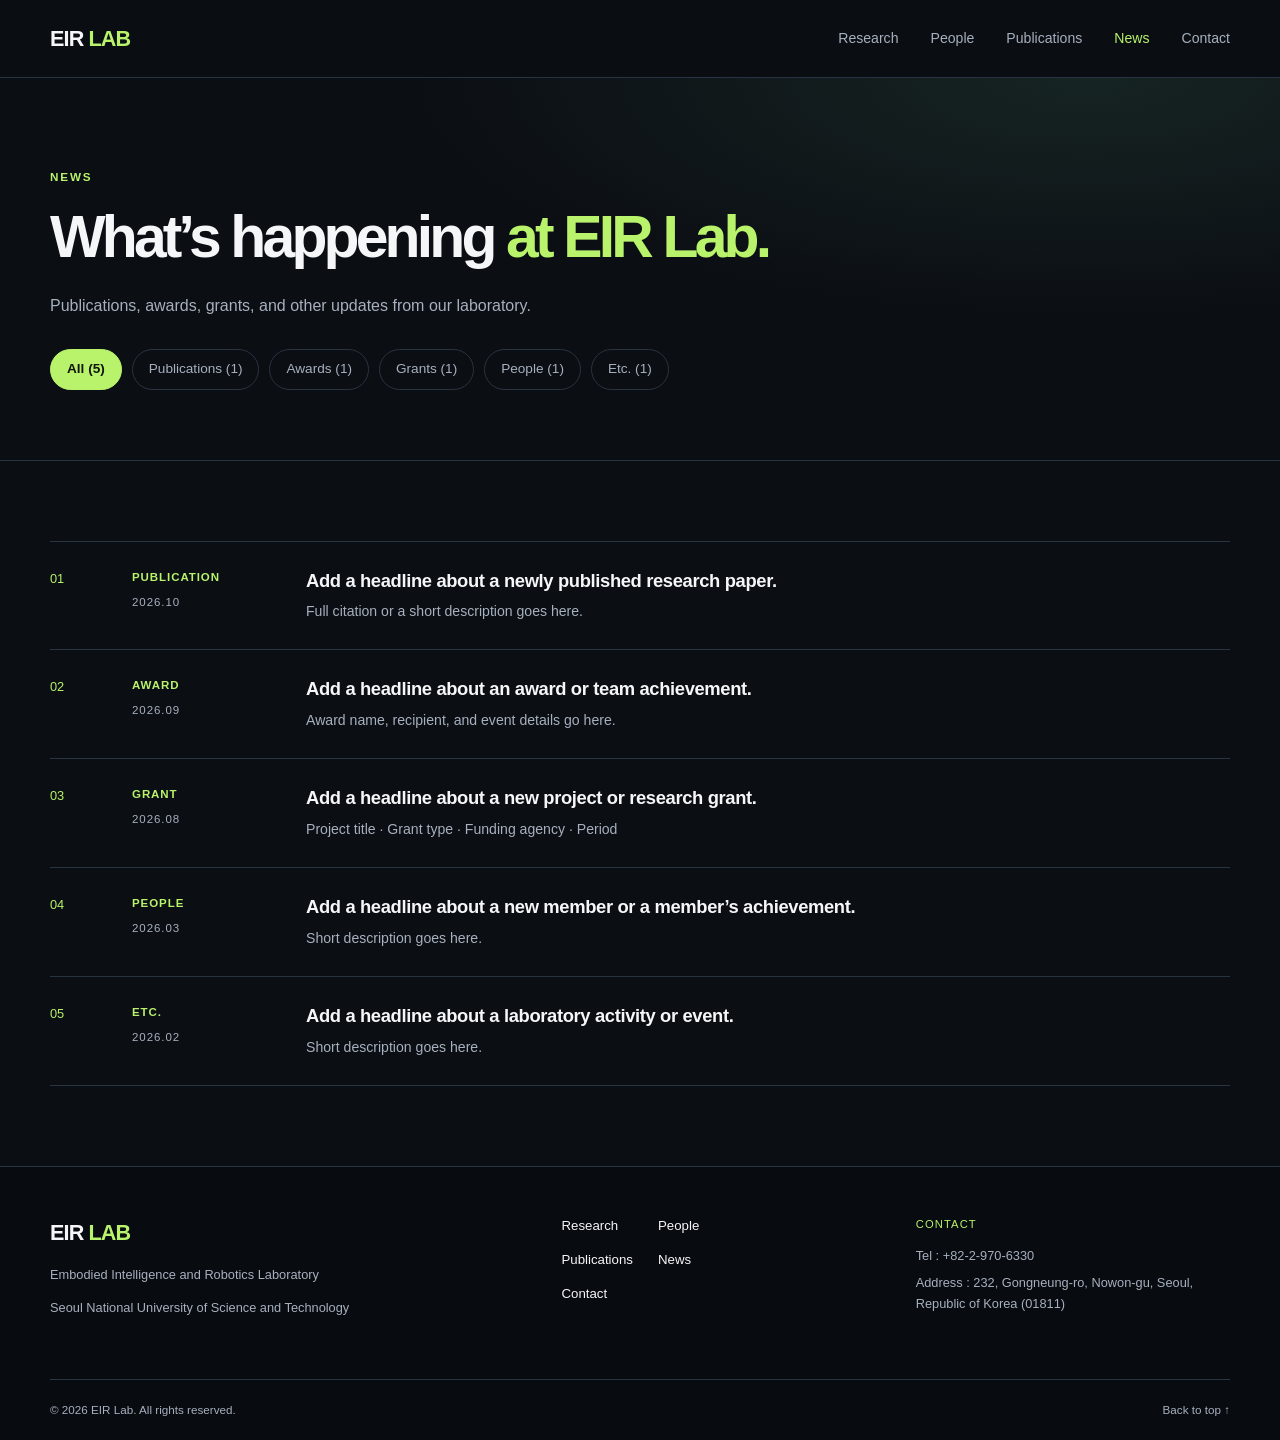
==== news.html @ 76faf052 "Redesign homepage layout2" ====
<!DOCTYPE html>
<html lang="en">
<head>
  <meta charset="UTF-8">
  <meta name="viewport" content="width=device-width, initial-scale=1.0">
  <meta name="description" content="Latest news, awards, grants, and activities from EIR Lab at SeoulTech.">
  <meta name="theme-color" content="#0b0e13">
  <title>News | EIR Lab</title>
  <link rel="stylesheet" href="style.css">
  <script src="script.js" defer></script>
</head>

<body>
  <header class="site-header">
    <a class="brand" href="index.html" aria-label="EIR Lab Home">EIR<span>LAB</span></a>

    <button class="menu-toggle" type="button" aria-label="Open navigation menu" aria-expanded="false" aria-controls="main-navigation">
      <span></span>
      <span></span>
    </button>

    <nav class="navigation" id="main-navigation">
      <a href="research.html">Research</a>
      <a href="people.html">People</a>
      <a href="publications.html">Publications</a>
      <a href="news.html" aria-current="page">News</a>
      <a href="contact.html">Contact</a>
    </nav>
  </header>

  <main>
    <section class="page-hero">
      <div class="container">
        <p class="eyebrow">NEWS</p>
        <h1 class="one-line">What’s happening <span>at EIR Lab.</span></h1>
        <p>
          Publications, awards, grants, and other updates
          from our laboratory.
        </p>

        <div class="chip-filter news-filter" role="group" aria-label="Filter news by category">
          <button type="button" data-filter="all" aria-pressed="true">All <span class="filter-count"></span></button>
          <button type="button" data-filter="publication" aria-pressed="false">Publications <span class="filter-count"></span></button>
          <button type="button" data-filter="award" aria-pressed="false">Awards <span class="filter-count"></span></button>
          <button type="button" data-filter="grant" aria-pressed="false">Grants <span class="filter-count"></span></button>
          <button type="button" data-filter="people" aria-pressed="false">People <span class="filter-count"></span></button>
          <button type="button" data-filter="etc" aria-pressed="false">Etc. <span class="filter-count"></span></button>
        </div>
      </div>
    </section>

    <section class="sub-section container">
      <ol class="news-list">
        <li class="news-row" data-category="publication">
          <div class="news-row-index">01</div>
          <div class="news-row-meta"><span>PUBLICATION</span><time datetime="2026-10">2026.10</time></div>
          <div class="news-row-body">
            <h3>Add a headline about a newly published research paper.</h3>
            <p>Full citation or a short description goes here.</p>
          </div>
        </li>

        <li class="news-row" data-category="award">
          <div class="news-row-index">02</div>
          <div class="news-row-meta"><span>AWARD</span><time datetime="2026-09">2026.09</time></div>
          <div class="news-row-body">
            <h3>Add a headline about an award or team achievement.</h3>
            <p>Award name, recipient, and event details go here.</p>
          </div>
        </li>

        <li class="news-row" data-category="grant">
          <div class="news-row-index">03</div>
          <div class="news-row-meta"><span>GRANT</span><time datetime="2026-08">2026.08</time></div>
          <div class="news-row-body">
            <h3>Add a headline about a new project or research grant.</h3>
            <p>Project title · Grant type · Funding agency · Period</p>
          </div>
        </li>

        <li class="news-row" data-category="people">
          <div class="news-row-index">04</div>
          <div class="news-row-meta"><span>PEOPLE</span><time datetime="2026-03">2026.03</time></div>
          <div class="news-row-body">
            <h3>Add a headline about a new member or a member’s achievement.</h3>
            <p>Short description goes here.</p>
          </div>
        </li>

        <li class="news-row" data-category="etc">
          <div class="news-row-index">05</div>
          <div class="news-row-meta"><span>ETC.</span><time datetime="2026-02">2026.02</time></div>
          <div class="news-row-body">
            <h3>Add a headline about a laboratory activity or event.</h3>
            <p>Short description goes here.</p>
          </div>
        </li>
      </ol>
    </section>
  </main>

  <footer class="site-footer">
    <div class="container footer-main">
      <div class="footer-brand">
        <a class="brand" href="index.html">EIR<span>LAB</span></a>
        <p>Embodied Intelligence and Robotics Laboratory</p>
        <p>Seoul National University of Science and Technology</p>
      </div>

      <div class="footer-links">
        <a href="research.html">Research</a>
        <a href="people.html">People</a>
        <a href="publications.html">Publications</a>
        <a href="news.html">News</a>
        <a href="contact.html">Contact</a>
      </div>

      <div class="footer-contact">
        <p class="footer-label">CONTACT</p>
        <p>Tel : <a href="tel:+82-2-970-6330">+82-2-970-6330</a></p>
        <p>Address : 232, Gongneung-ro, Nowon-gu, Seoul, Republic of Korea (01811)</p>
      </div>
    </div>

    <div class="container footer-bottom">
      <span>© 2026 EIR Lab. All rights reserved.</span>
      <a href="#">Back to top ↑</a>
    </div>
  </footer>
</body>
</html>
---- style.css ----
/* ========================================
   1. Global styles
======================================== */

:root {
  --bg: #0b0e13;
  --bg-soft: #111720;
  --card: #151d27;
  --text: #f4f6f8;
  --muted: #a7b0be;
  --accent: #b8f36b;
  --border: #293442;
  --type-conference: #8fa5e6;
  --type-patent: #e0a96a;
  --award: #ff7a7a;
  --max-width: 1180px;
}

* {
  box-sizing: border-box;
}

html {
  scroll-behavior: smooth;
  scroll-padding-top: 90px;
}

body {
  margin: 0;
  background: var(--bg);
  color: var(--text);
  font-family: Arial, Helvetica, sans-serif;
  line-height: 1.65;
}

body,
button,
a {
  -webkit-tap-highlight-color: transparent;
}

a {
  color: inherit;
  text-decoration: none;
}

button {
  font: inherit;
}

button,
a {
  touch-action: manipulation;
}

[hidden] {
  display: none !important;
}

.container {
  width: min(var(--max-width), calc(100% - 48px));
  margin-inline: auto;
}

.eyebrow {
  margin: 0 0 20px;
  color: var(--accent);
  font-size: 0.73rem;
  font-weight: 700;
  letter-spacing: 0.16em;
  line-height: 1.6;
}

h1,
h2,
h3,
p {
  overflow-wrap: break-word;
}

h1,
h2,
h3 {
  margin-top: 0;
}

h2 {
  margin-bottom: 0;
  font-size: clamp(2.2rem, 4.5vw, 4rem);
  line-height: 1.1;
  letter-spacing: -0.055em;
}

.section {
  padding-block: 110px;
}

/* ========================================
   2. Header and navigation
======================================== */

.site-header {
  position: sticky;
  top: 0;
  z-index: 100;
  display: flex;
  align-items: center;
  justify-content: space-between;
  gap: 32px;
  padding: 0 max(24px, calc((100% - var(--max-width)) / 2));
  min-height: 78px;
  background: rgba(11, 14, 19, 0.94);
  border-bottom: 1px solid var(--border);
  backdrop-filter: blur(16px);
}

.brand {
  display: inline-flex;
  gap: 5px;
  align-items: center;
  white-space: nowrap;
  font-size: 1.35rem;
  font-weight: 900;
  letter-spacing: -0.04em;
}

.brand span {
  color: var(--accent);
}

.navigation {
  display: flex;
  align-items: center;
  gap: clamp(16px, 2.5vw, 32px);
}

.navigation a {
  color: var(--muted);
  font-size: 0.88rem;
  transition: color 0.2s;
}

.navigation a:hover,
.navigation a:focus-visible {
  color: var(--accent);
}

.menu-toggle {
  display: none;
}

/* ========================================
   3. Hero section
======================================== */

.hero {
  position: relative;
  display: flex;
  flex-direction: column;
  justify-content: center;
  min-height: min(760px, calc(100svh - 78px));
  overflow: hidden;
  isolation: isolate;
  border-bottom: 1px solid var(--border);
  background:
    radial-gradient(
      ellipse at 85% 40%,
      rgba(56, 100, 83, 0.28),
      transparent 38%
    ),
    linear-gradient(120deg, #0b0e13, #101922);
}

.hero-content {
  position: relative;
  z-index: 2;
  padding-top: 100px;
  padding-bottom: 130px;
}

.hero h1 {
  max-width: 1000px;
  margin: 0;
  font-size: clamp(3.2rem, 7.4vw, 7rem);
  font-weight: 750;
  line-height: 0.99;
  letter-spacing: -0.075em;
}

.hero h1 span {
  color: var(--accent);
}

.hero-description {
  max-width: 610px;
  margin: 30px 0 0;
  color: var(--muted);
  font-size: clamp(1rem, 1.5vw, 1.15rem);
}

.hero-actions {
  display: flex;
  flex-wrap: wrap;
  gap: 14px;
  margin-top: 34px;
}

.button {
  display: inline-flex;
  align-items: center;
  justify-content: center;
  gap: 12px;
  min-height: 48px;
  padding: 12px 19px;
  border: 1px solid transparent;
  border-radius: 3px;
  font-size: 0.87rem;
  font-weight: 700;
  transition:
    transform 0.2s,
    background 0.2s,
    border-color 0.2s;
}

.button:hover {
  transform: translateY(-2px);
}

.button-primary {
  color: #10160b;
  background: var(--accent);
}

.button-primary:hover {
  background: #cdfb91;
}

.button-outline {
  color: var(--text);
  background: transparent;
  border-color: #46515f;
}

.button-outline:hover {
  border-color: var(--accent);
}

.hero-bottom {
  position: absolute;
  z-index: 2;
  right: 0;
  bottom: 25px;
  left: 0;
  display: flex;
  justify-content: space-between;
  gap: 20px;
  color: var(--muted);
  font-size: 0.67rem;
  letter-spacing: 0.13em;
}

.hero-bottom a:hover {
  color: var(--accent);
}

/* Decorative hero artwork */

.hero-art {
  position: absolute;
  z-index: 1;
  top: 7%;
  right: -9%;
  width: min(58vw, 780px);
  aspect-ratio: 1;
  pointer-events: none;
  opacity: 0.8;
}

.hero-orbit {
  position: absolute;
  inset: 10%;
  border: 1px solid rgba(184, 243, 107, 0.16);
  border-radius: 50%;
  transform: rotate(-25deg) scaleY(0.58);
}

.orbit-two {
  inset: 19% 4%;
  border-color: rgba(118, 199, 173, 0.3);
  transform: rotate(30deg) scaleY(0.65);
}

.hero-core {
  position: absolute;
  inset: 24%;
  border-radius: 50%;
  background:
    radial-gradient(
      circle at 35% 35%,
      rgba(184, 243, 107, 0.4),
      rgba(61, 111, 99, 0.12) 35%,
      transparent 68%
    );
  filter: blur(16px);
}

/* ========================================
   4. Section headings
======================================== */

.section-heading {
  display: flex;
  align-items: end;
  justify-content: space-between;
  gap: 40px;
  margin-bottom: 48px;
}

.section-heading h2 {
  max-width: 680px;
}

.section-description {
  max-width: 380px;
  margin: 0 0 5px;
  color: var(--muted);
  font-size: 0.95rem;
}

/* ========================================
   5. Research cards
======================================== */

.research-grid {
  display: grid;
  grid-template-columns: repeat(2, minmax(0, 1fr));
  gap: 16px;
}

.research-card {
  position: relative;
  display: flex;
  flex-direction: column;
  justify-content: space-between;
  min-height: 330px;
  padding: 25px;
  overflow: hidden;
  border: 1px solid var(--border);
  background-color: var(--card);
  transition:
    border-color 0.25s,
    transform 0.25s;
}

.research-card::before {
  position: absolute;
  inset: 0;
  content: "";
  pointer-events: none;
  opacity: 0.85;
  transition: opacity 0.25s;
}

.research-card:hover {
  transform: translateY(-4px);
  border-color: var(--accent);
}

.research-card:hover::before {
  opacity: 1;
}

.research-card-one::before {
  background:
    radial-gradient(
      ellipse at 90% 20%,
      rgba(90, 150, 130, 0.3),
      transparent 50%
    );
}

.research-card-two::before {
  background:
    radial-gradient(
      ellipse at 85% 20%,
      rgba(109, 123, 184, 0.3),
      transparent 50%
    );
}

.research-card-three::before {
  background:
    radial-gradient(
      ellipse at 90% 15%,
      rgba(196, 148, 87, 0.24),
      transparent 50%
    );
}

.research-card-four::before {
  background:
    radial-gradient(
      ellipse at 90% 15%,
      rgba(146, 106, 178, 0.27),
      transparent 50%
    );
}

.card-top,
.card-content {
  position: relative;
  z-index: 1;
}

.card-top {
  display: flex;
  justify-content: space-between;
  gap: 12px;
  color: var(--muted);
  font-size: 0.68rem;
  letter-spacing: 0.1em;
}

.card-arrow {
  color: var(--accent);
  font-size: 1.2rem;
}

.card-label {
  margin: 0 0 10px;
  color: var(--accent);
  font-size: 0.68rem;
  font-weight: 700;
  letter-spacing: 0.1em;
}

.card-content h3 {
  margin: 0 0 12px;
  font-size: clamp(1.6rem, 3vw, 2.3rem);
  letter-spacing: -0.045em;
}

.card-content > p:last-child {
  max-width: 430px;
  margin: 0;
  color: var(--muted);
  font-size: 0.91rem;
}

.section-footer {
  display: flex;
  align-items: center;
  justify-content: space-between;
  gap: 20px;
  margin-top: 28px;
  padding-top: 20px;
  border-top: 1px solid var(--border);
  color: var(--muted);
  font-size: 0.7rem;
  letter-spacing: 0.06em;
}

.text-link {
  color: var(--text);
  font-size: 0.85rem;
  font-weight: 700;
  letter-spacing: 0;
}

.text-link:hover {
  color: var(--accent);
}

/* ========================================
   6. People banner
======================================== */

.people-banner {
  padding-block: 85px;
  background:
    radial-gradient(
      ellipse at 10% 100%,
      rgba(74, 112, 100, 0.17),
      transparent 45%
    ),
    var(--bg-soft);
  border-block: 1px solid var(--border);
}

.people-inner {
  display: flex;
  align-items: end;
  justify-content: space-between;
  gap: 60px;
}

.people-inner h2 {
  max-width: 700px;
}

.people-copy {
  max-width: 390px;
}

.people-copy p {
  margin: 0 0 22px;
  color: var(--muted);
}

/* ========================================
   7. Publications
======================================== */

.publication-list {
  border-top: 1px solid var(--border);
}

.publication-item {
  display: grid;
  grid-template-columns: 58px minmax(0, 1fr) 35px;
  gap: 24px;
  align-items: start;
  padding-block: 28px;
  border-bottom: 1px solid var(--border);
}

.publication-index {
  padding-top: 4px;
  color: var(--accent);
  font-size: 0.8rem;
}

.publication-type {
  margin: 0 0 9px;
  color: var(--accent);
  font-size: 0.67rem;
  font-weight: 700;
  letter-spacing: 0.1em;
}

.publication-content h3 {
  max-width: 800px;
  margin: 0 0 12px;
  font-size: clamp(1.1rem, 2vw, 1.5rem);
  line-height: 1.4;
  letter-spacing: -0.025em;
}

.publication-authors,
.publication-journal {
  margin: 4px 0;
  color: var(--muted);
  font-size: 0.83rem;
}

.publication-journal {
  font-style: italic;
}

.publication-link {
  display: grid;
  width: 35px;
  height: 35px;
  place-items: center;
  border: 1px solid var(--border);
  border-radius: 50%;
  transition:
    color 0.2s,
    border-color 0.2s;
}

.publication-link:hover {
  color: var(--accent);
  border-color: var(--accent);
}

/* ========================================
   8. News
======================================== */

.news-section {
  padding-block: 100px;
  background: var(--bg-soft);
  border-block: 1px solid var(--border);
}

.news-grid {
  display: grid;
  grid-template-columns: repeat(3, minmax(0, 1fr));
  gap: 20px;
}

.news-card {
  min-width: 0;
}

.news-visual {
  display: flex;
  align-items: end;
  min-height: 220px;
  padding: 18px;
  overflow: hidden;
  border: 1px solid var(--border);
  background-color: var(--card);
  transition: filter 0.25s;
}

.news-card:hover .news-visual {
  filter: brightness(1.2);
}

.news-visual span {
  padding: 5px 8px;
  border: 1px solid rgba(255, 255, 255, 0.25);
  background: rgba(10, 14, 19, 0.55);
  font-size: 0.66rem;
  letter-spacing: 0.12em;
}

.news-visual-one {
  background:
    radial-gradient(
      ellipse at 70% 25%,
      rgba(184, 243, 107, 0.28),
      transparent 50%
    ),
    linear-gradient(135deg, #233b3a, #121a22);
}

.news-visual-two {
  background:
    radial-gradient(
      ellipse at 70% 25%,
      rgba(121, 145, 213, 0.32),
      transparent 50%
    ),
    linear-gradient(135deg, #292f47, #121721);
}

.news-visual-three {
  background:
    radial-gradient(
      ellipse at 70% 25%,
      rgba(210, 157, 93, 0.28),
      transparent 50%
    ),
    linear-gradient(135deg, #3a2c28, #151820);
}

.news-meta {
  display: flex;
  justify-content: space-between;
  gap: 12px;
  margin-top: 18px;
  color: var(--muted);
  font-size: 0.68rem;
  letter-spacing: 0.07em;
}

.news-meta span {
  color: var(--accent);
}

.news-card h3 {
  margin: 12px 0 0;
  font-size: 1.13rem;
  line-height: 1.5;
  letter-spacing: -0.02em;
}

/* ========================================
   9. Contact
======================================== */

.contact-section {
  padding-block: 120px;
  text-align: center;
  background:
    radial-gradient(
      ellipse at 50% 100%,
      rgba(74, 112, 100, 0.2),
      transparent 55%
    ),
    var(--bg);
}

.contact-inner h2 {
  font-size: clamp(3rem, 7vw, 6rem);
  line-height: 1;
  letter-spacing: -0.07em;
}

.contact-inner h2 span {
  color: var(--accent);
}

.contact-inner > p:not(.eyebrow) {
  max-width: 550px;
  margin: 26px auto;
  color: var(--muted);
}

.contact-inner .button {
  margin-top: 8px;
}

/* ========================================
   10. Footer
======================================== */

.site-footer {
  border-top: 1px solid var(--border);
  background: #080b10;
}

.footer-main {
  display: grid;
  grid-template-columns: 1.5fr 1fr 1fr;
  gap: 40px;
  padding-block: 48px;
}

.footer-brand p,
.footer-contact a {
  color: var(--muted);
  font-size: 0.8rem;
}

.footer-contact p:not(.footer-label) {
  margin: 0 0 6px;
  color: var(--muted);
  font-size: 0.8rem;
}

.footer-links {
  display: grid;
  grid-template-columns: repeat(2, max-content);
  align-content: start;
  gap: 12px 25px;
  font-size: 0.83rem;
}

.footer-links a:hover,
.footer-contact a:hover {
  color: var(--accent);
}

.footer-label {
  margin-top: 0;
  color: var(--accent);
  font-size: 0.7rem;
  letter-spacing: 0.1em;
}

.footer-bottom {
  display: flex;
  justify-content: space-between;
  gap: 20px;
  padding-block: 20px;
  border-top: 1px solid var(--border);
  color: var(--muted);
  font-size: 0.73rem;
}

.footer-bottom a:hover {
  color: var(--accent);
}

/* ========================================
   11. Subpages
======================================== */

.navigation a[aria-current="page"] {
  color: var(--accent);
}

.page-hero {
  padding-block: 90px 70px;
  border-bottom: 1px solid var(--border);
  background:
    radial-gradient(
      ellipse at 85% 0%,
      rgba(56, 100, 83, 0.25),
      transparent 45%
    ),
    var(--bg);
}

.page-hero h1 {
  max-width: 900px;
  margin: 0;
  font-size: clamp(2.6rem, 5.8vw, 5rem);
  font-weight: 750;
  line-height: 1.02;
  letter-spacing: -0.065em;
}

.page-hero h1 span {
  color: var(--accent);
}

.page-hero h1.one-line {
  max-width: none;
  font-size: clamp(1.5rem, 4.6vw, 4.2rem);
  white-space: nowrap;
}

.page-hero p:not(.eyebrow) {
  max-width: 620px;
  margin: 26px 0 0;
  color: var(--muted);
}

.sub-section {
  padding-block: 80px;
}

.sub-section + .sub-section {
  border-top: 1px solid var(--border);
}

.sub-section.is-soft {
  background: var(--bg-soft);
}

.sub-heading {
  display: flex;
  align-items: end;
  justify-content: space-between;
  gap: 24px;
  margin-bottom: 40px;
}

.sub-heading h2 {
  font-size: clamp(1.8rem, 3.4vw, 2.8rem);
}

.sub-heading > span {
  color: var(--muted);
  font-size: 0.72rem;
  letter-spacing: 0.1em;
}

.tag {
  display: inline-block;
  padding: 3px 8px;
  border: 1px solid currentColor;
  border-radius: 2px;
  color: var(--accent);
  font-size: 0.64rem;
  font-weight: 700;
  letter-spacing: 0.1em;
}

.tag-conference {
  color: var(--type-conference);
}

.tag-patent {
  color: var(--type-patent);
}

.tag-status {
  margin-left: 6px;
  color: var(--muted);
}

.tag-region {
  color: var(--muted);
}

.tag-award {
  margin-left: 6px;
  color: var(--award);
}

.keyword-list {
  display: flex;
  flex-wrap: wrap;
  gap: 8px;
  margin: 18px 0 0;
  padding: 0;
  list-style: none;
}

.keyword-list li {
  padding: 4px 10px;
  border: 1px solid var(--border);
  border-radius: 99px;
  color: var(--muted);
  font-size: 0.78rem;
}

/* Research page */

.feature-block {
  display: grid;
  grid-template-columns: minmax(0, 5fr) minmax(0, 6fr);
  gap: 48px;
  align-items: center;
  padding-block: 56px;
  border-top: 1px solid var(--border);
}

.feature-block:first-child {
  border-top: 0;
  padding-top: 0;
}

.feature-block:nth-child(even) .feature-visual {
  order: 2;
}

.feature-visual {
  display: flex;
  align-items: end;
  min-height: 280px;
  padding: 18px;
  border: 1px solid var(--border);
  background:
    radial-gradient(
      ellipse at 75% 20%,
      rgba(184, 243, 107, 0.22),
      transparent 52%
    ),
    linear-gradient(135deg, #1d2f33, #121a22);
}

.feature-visual span {
  padding: 5px 8px;
  border: 1px solid rgba(255, 255, 255, 0.25);
  background: rgba(10, 14, 19, 0.55);
  font-size: 0.66rem;
  letter-spacing: 0.12em;
}

.feature-body h2 {
  margin-bottom: 8px;
  font-size: clamp(1.8rem, 3.2vw, 2.7rem);
}

.feature-body h3 {
  margin-bottom: 14px;
  color: var(--accent);
  font-size: 1rem;
  font-weight: 700;
}

.feature-body p {
  margin: 0;
  color: var(--muted);
}

.platform-list {
  margin: 0;
  padding: 0;
  list-style: none;
  border-top: 1px solid var(--border);
}

.platform-list li {
  display: grid;
  grid-template-columns: 58px minmax(0, 1fr);
  gap: 24px;
  padding-block: 18px;
  border-bottom: 1px solid var(--border);
}

.platform-list li span {
  color: var(--accent);
  font-size: 0.8rem;
}

/* People page */

.pi-block {
  display: grid;
  grid-template-columns: minmax(0, 4fr) minmax(0, 7fr);
  gap: 56px;
  align-items: start;
}

.photo {
  display: grid;
  place-items: center;
  aspect-ratio: 4 / 5;
  border: 1px solid var(--border);
  background:
    radial-gradient(
      circle at 50% 35%,
      rgba(184, 243, 107, 0.18),
      transparent 55%
    ),
    var(--card);
  color: var(--muted);
  font-size: 0.7rem;
  letter-spacing: 0.12em;
}

.photo img {
  display: block;
  width: 100%;
  height: 100%;
  object-fit: cover;
}

.pi-info h2 {
  margin-bottom: 6px;
  font-size: clamp(2rem, 3.6vw, 3rem);
}

.name-ko {
  margin-left: 0.2em;
  font-size: 0.7em;
  font-weight: 400;
  letter-spacing: 0;
}

.pi-role {
  margin: 0 0 20px;
  color: var(--accent);
  font-size: 0.9rem;
  font-weight: 700;
}

.pi-info > p:not(.pi-role) {
  max-width: 640px;
  color: var(--muted);
}

.link-row {
  display: flex;
  flex-wrap: wrap;
  gap: 10px;
  margin-top: 22px;
}

.timeline {
  margin: 36px 0 0;
  padding: 0;
  list-style: none;
  border-top: 1px solid var(--border);
}

.timeline li {
  display: grid;
  grid-template-columns: 130px minmax(0, 1fr);
  gap: 20px;
  padding-block: 14px;
  border-bottom: 1px solid var(--border);
  font-size: 0.9rem;
}

.timeline time {
  color: var(--accent);
  font-size: 0.8rem;
}

.timeline span {
  color: var(--muted);
}

.team-grid {
  display: grid;
  grid-template-columns: repeat(4, minmax(0, 1fr));
  gap: 20px;
}

.member-card {
  min-width: 0;
}

.member-card .photo {
  aspect-ratio: 1;
  margin-bottom: 14px;
}

.member-card h3 {
  margin: 0 0 2px;
  font-size: 1.1rem;
  letter-spacing: -0.02em;
}

.member-meta,
.member-email {
  margin: 0;
  color: var(--muted);
  font-size: 0.78rem;
}

.member-area {
  margin: 8px 0 2px;
  font-size: 0.86rem;
  font-weight: 700;
}

.member-email {
  overflow-wrap: anywhere;
}

.group-title {
  margin: 0 0 28px;
  font-size: clamp(1.8rem, 3.4vw, 2.8rem);
  line-height: 1.1;
  letter-spacing: -0.055em;
}

.group-count {
  color: var(--muted);
  font-weight: 400;
}

.team-grid + .group-title {
  margin-top: 72px;
}

.name-list {
  margin: 0;
  padding: 0;
  list-style: none;
}

.name-list li {
  padding-block: 6px;
  color: var(--text);
  font-size: 0.95rem;
}

.name-list em {
  color: var(--accent);
  font-style: normal;
  font-weight: 700;
}

/* Publications page */

.year-index {
  display: flex;
  flex-wrap: wrap;
  gap: 10px;
  margin-top: 30px;
}

.year-index a {
  padding: 6px 14px;
  border: 1px solid var(--border);
  border-radius: 99px;
  color: var(--muted);
  font-size: 0.8rem;
  transition:
    color 0.2s,
    border-color 0.2s;
}

.year-index a:hover {
  color: var(--accent);
  border-color: var(--accent);
}

.pub-year {
  padding-block: 48px;
}

.publication-type .tag + .tag {
  margin-left: 4px;
}

.title-en {
  color: var(--muted);
  font-size: 0.82em;
  font-weight: 400;
  letter-spacing: 0;
}

.chip-filter {
  display: flex;
  flex-wrap: wrap;
  gap: 10px;
  margin-top: 30px;
}

.chip-filter button {
  padding: 8px 16px;
  border: 1px solid var(--border);
  border-radius: 99px;
  background: transparent;
  color: var(--muted);
  font-size: 0.85rem;
  cursor: pointer;
  transition:
    color 0.2s,
    border-color 0.2s,
    background 0.2s;
}

.chip-filter button:hover,
.chip-filter button:focus-visible {
  color: var(--text);
  border-color: var(--accent);
}

.chip-filter button[aria-pressed="true"] {
  color: #10160b;
  background: var(--accent);
  border-color: var(--accent);
  font-weight: 700;
}

.filter-count::before {
  content: "(";
}

.filter-count::after {
  content: ")";
}

.filter-count:empty {
  display: none;
}

.pub-legend {
  margin: 20px 0 0;
  color: var(--muted);
  font-size: 0.78rem;
}

.year-index {
  margin-top: 20px;
}

/* News page */

.news-list {
  margin: 0;
  padding: 0;
  list-style: none;
  border-top: 1px solid var(--border);
}

.news-row {
  display: grid;
  grid-template-columns: 58px 150px minmax(0, 1fr);
  gap: 24px;
  padding-block: 26px;
  border-bottom: 1px solid var(--border);
}

.news-row-index {
  color: var(--accent);
  font-size: 0.8rem;
}

.news-row-meta {
  display: flex;
  flex-direction: column;
  gap: 6px;
  color: var(--muted);
  font-size: 0.72rem;
  letter-spacing: 0.08em;
}

.news-row-meta span {
  color: var(--accent);
  font-weight: 700;
}

.news-row h3 {
  margin: 0 0 6px;
  font-size: 1.15rem;
  line-height: 1.45;
  letter-spacing: -0.02em;
}

.news-row p {
  margin: 0;
  color: var(--muted);
  font-size: 0.88rem;
}

/* Contact page */

.contact-layout {
  display: grid;
  grid-template-columns: minmax(0, 1fr);
  gap: 20px;
}

.info-card {
  padding: 28px;
  border: 1px solid var(--border);
  background: var(--card);
}

.info-card > .eyebrow {
  margin-bottom: 14px;
  color: var(--accent);
  font-size: 1.15rem;
}

.info-card h3 {
  margin-bottom: 18px;
  font-size: 1.3rem;
  letter-spacing: -0.03em;
}

.info-list {
  display: grid;
  gap: 14px;
  margin: 0;
}

.info-list-inline {
  display: flex;
  flex-wrap: wrap;
  gap: 14px 32px;
}

.info-list-inline .info-wide {
  flex-basis: 100%;
}

.info-list-inline .button {
  min-height: 0;
  padding: 0 14px;
  font-size: 0.85rem;
}

.info-list dt {
  color: var(--accent);
  font-size: 0.68rem;
  font-weight: 700;
  letter-spacing: 0.1em;
}

.info-list dd {
  margin: 2px 0 0;
  color: var(--muted);
  font-size: 0.92rem;
}

.info-list a:hover {
  color: var(--accent);
}

.info-list dd p {
  margin: 0 0 10px;
}

.info-list dd strong {
  color: var(--text);
}

.info-list .ko {
  display: block;
  margin-top: 2px;
  font-size: 0.9em;
  opacity: 0.8;
}

.plain-list {
  margin: 0;
  padding: 0;
  list-style: none;
}

.plain-list li {
  margin-bottom: 4px;
}

.apply-group {
  margin-top: 16px;
}

.apply-group h4 .ko {
  display: inline;
  margin-left: 6px;
  font-weight: 400;
}

.apply-group h4 {
  margin: 0 0 6px;
  color: var(--text);
  font-size: 0.95rem;
}

.apply-group ul {
  margin: 0;
  padding-left: 18px;
}

.apply-group li {
  margin-bottom: 4px;
}

.apply-sublist {
  margin-top: 6px;
  list-style: circle;
}

.info-card > p {
  margin: 0 0 14px;
  color: var(--muted);
  font-size: 0.92rem;
}

.info-card .link-row {
  margin-top: 22px;
}

.email-dialog {
  width: min(440px, calc(100% - 36px));
  padding: 28px;
  border: 1px solid var(--border);
  background: var(--card);
  color: var(--text);
}

.email-dialog::backdrop {
  background: rgba(0, 0, 0, 0.6);
}

.email-address {
  margin: 0 0 4px;
  font-size: clamp(1.05rem, 4.5vw, 1.35rem);
  font-weight: 700;
  overflow-wrap: anywhere;
  user-select: all;
}

/* ========================================
   12. Responsive design
======================================== */

@media (max-width: 850px) {
  .site-header {
    padding-inline: 24px;
  }

  .navigation {
    gap: 15px;
  }

  .navigation a {
    font-size: 0.8rem;
  }

  .section-heading,
  .people-inner {
    align-items: start;
    flex-direction: column;
    gap: 22px;
  }

  .section-description,
  .people-copy {
    max-width: 600px;
  }

  .news-grid {
    grid-template-columns: repeat(2, minmax(0, 1fr));
  }

  .team-grid {
    grid-template-columns: repeat(3, minmax(0, 1fr));
  }

  .feature-block,
  .pi-block,
  .contact-layout {
    grid-template-columns: 1fr;
    gap: 28px;
  }

  .feature-block:nth-child(even) .feature-visual {
    order: 0;
  }

  .pi-block .photo {
    max-width: 320px;
  }

  .footer-main {
    grid-template-columns: 1fr 1fr;
  }

  .footer-contact {
    grid-column: 1 / -1;
  }
}

@media (max-width: 620px) {
  .container {
    width: calc(100% - 36px);
  }

  .site-header {
    min-height: 68px;
    padding-inline: 18px;
  }

  .menu-toggle {
    display: flex;
    flex-direction: column;
    justify-content: center;
    gap: 6px;
    width: 44px;
    height: 44px;
    padding: 10px;
    border: 1px solid var(--border);
    background: transparent;
    cursor: pointer;
  }

  .menu-toggle span {
    display: block;
    width: 100%;
    height: 2px;
    background: var(--text);
    transition: transform 0.2s;
  }

  .menu-toggle[aria-expanded="true"] span:first-child {
    transform: translateY(4px) rotate(45deg);
  }

  .menu-toggle[aria-expanded="true"] span:last-child {
    transform: translateY(-4px) rotate(-45deg);
  }

  .navigation {
    position: absolute;
    top: 100%;
    right: 0;
    left: 0;
    display: none;
    flex-direction: column;
    align-items: stretch;
    gap: 0;
    padding: 10px 18px 18px;
    border-bottom: 1px solid var(--border);
    background: #0b0e13;
  }

  .navigation.is-open {
    display: flex;
  }

  .navigation a {
    padding: 12px 0;
    border-bottom: 1px solid var(--border);
    font-size: 0.92rem;
  }

  .hero {
    min-height: 660px;
    min-height: min(740px, calc(100svh - 68px));
  }

  .hero-content {
    padding-top: 80px;
    padding-bottom: 110px;
  }

  .hero h1 {
    font-size: clamp(3rem, 12vw, 4.8rem);
  }

  .hero-description {
    font-size: 0.98rem;
  }

  .hero-art {
    top: 20%;
    right: -40%;
    width: 110vw;
    opacity: 0.45;
  }

  .hero-bottom {
    font-size: 0.58rem;
    letter-spacing: 0.06em;
  }

  .section {
    padding-block: 76px;
  }

  .section-heading {
    margin-bottom: 32px;
  }

  .research-grid {
    grid-template-columns: 1fr;
  }

  .research-card {
    min-height: 270px;
    padding: 22px;
  }

  .section-footer {
    align-items: start;
    flex-direction: column;
  }

  .people-banner,
  .news-section {
    padding-block: 76px;
  }

  .publication-item {
    grid-template-columns: 28px minmax(0, 1fr) 30px;
    gap: 10px;
    padding-block: 24px;
  }

  .publication-link {
    width: 30px;
    height: 30px;
  }

  .news-grid {
    grid-template-columns: 1fr;
    gap: 32px;
  }

  .page-hero {
    padding-block: 64px 48px;
  }
  .sub-section {
    padding-block: 56px;
  }

  .sub-heading {
    align-items: start;
    flex-direction: column;
    gap: 8px;
  }

  .team-grid {
    grid-template-columns: repeat(2, minmax(0, 1fr));
    gap: 16px;
  }

  .platform-list li {
    grid-template-columns: 28px minmax(0, 1fr);
    gap: 10px;
  }

  .timeline li {
    grid-template-columns: 1fr;
    gap: 2px;
  }

  .news-row {
    grid-template-columns: 28px minmax(0, 1fr);
    gap: 4px 10px;
  }

  .news-row-meta {
    grid-column: 2;
    flex-direction: row;
    gap: 12px;
  }

  .news-row-body {
    grid-column: 2;
  }

  .news-visual {
    min-height: 230px;
  }

  .contact-section {
    padding-block: 90px;
  }

  .footer-main {
    grid-template-columns: 1fr;
    gap: 28px;
  }

  .footer-contact {
    grid-column: auto;
  }

  .footer-bottom {
    flex-direction: column;
    gap: 8px;
  }
}

@media (prefers-reduced-motion: reduce) {
  html {
    scroll-behavior: auto;
  }

  *,
  *::before,
  *::after {
    transition-duration: 0.01ms !important;
    animation-duration: 0.01ms !important;
  }
}
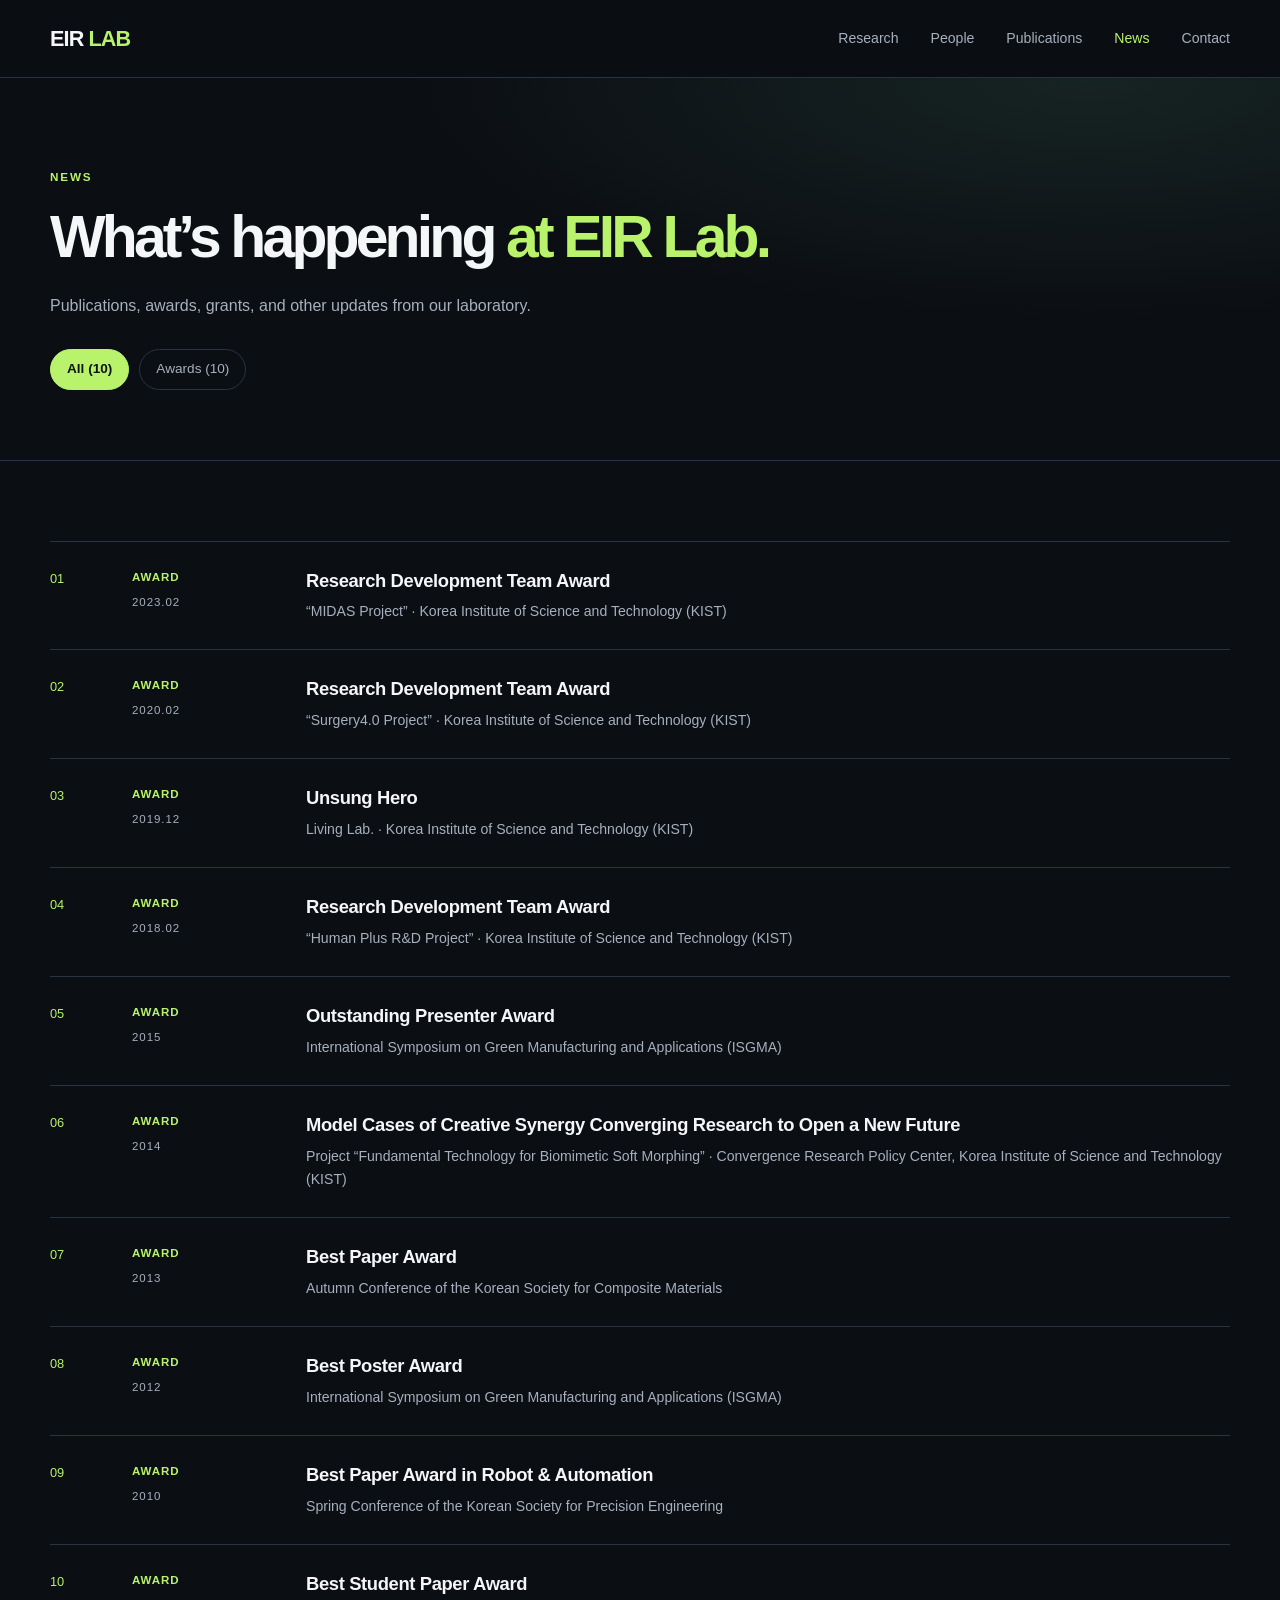
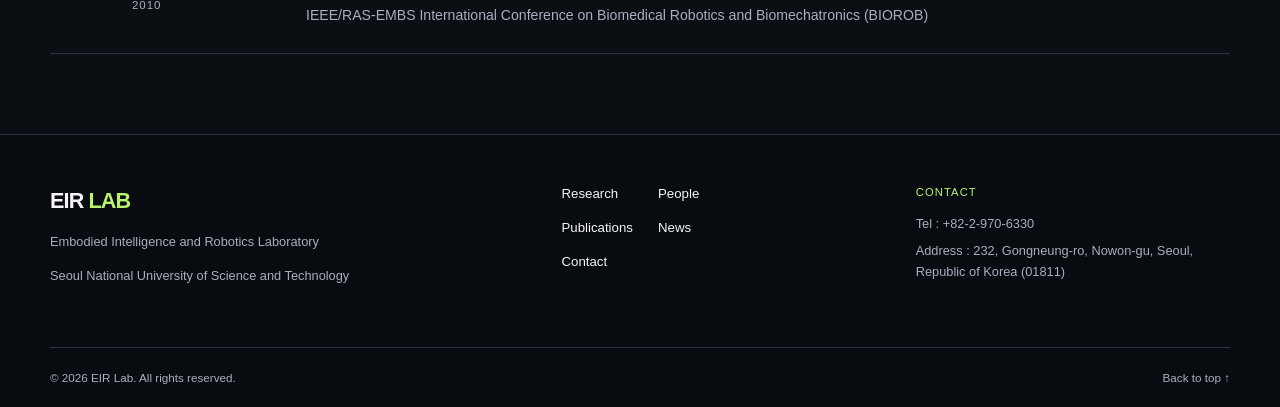
==== commit 38fbe442: "Redesign hompage layout3" ====
--- a/news.html
+++ b/news.html
@@ -40,17 +40,24 @@
 
         <div class="chip-filter news-filter" role="group" aria-label="Filter news by category">
           <button type="button" data-filter="all" aria-pressed="true">All <span class="filter-count"></span></button>
+          <button type="button" data-filter="award" aria-pressed="false">Awards <span class="filter-count"></span></button>
+          <!-- [숨김] Publications / Grants / People / Etc. 필터 버튼
+               해당 소식이 생기면 아래 여는 주석(시작 표시)과 "필터 버튼 끝" 줄의 닫는 주석(끝 표시)을 삭제하세요.
+               (소식 항목은 아래 목록의 "숨김" 주석도 함께 해제해야 합니다.)
           <button type="button" data-filter="publication" aria-pressed="false">Publications <span class="filter-count"></span></button>
-          <button type="button" data-filter="award" aria-pressed="false">Awards <span class="filter-count"></span></button>
           <button type="button" data-filter="grant" aria-pressed="false">Grants <span class="filter-count"></span></button>
           <button type="button" data-filter="people" aria-pressed="false">People <span class="filter-count"></span></button>
           <button type="button" data-filter="etc" aria-pressed="false">Etc. <span class="filter-count"></span></button>
+          필터 버튼 끝 -->
         </div>
       </div>
     </section>
 
     <section class="sub-section container">
       <ol class="news-list">
+        <!-- [숨김] Publication / Grant / People / Etc. 소식 (아직 소식 없음)
+             소식이 생기면 아래 여는 주석(시작 표시)과 "소식 항목 끝" 줄의 닫는 주석(끝 표시)을 삭제하고,
+             내용을 실제 소식으로 수정하세요. 항목 번호는 자동으로 다시 매겨집니다.
         <li class="news-row" data-category="publication">
           <div class="news-row-index">01</div>
           <div class="news-row-meta"><span>PUBLICATION</span><time datetime="2026-10">2026.10</time></div>
@@ -60,17 +67,8 @@
           </div>
         </li>
 
-        <li class="news-row" data-category="award">
+        <li class="news-row" data-category="grant">
           <div class="news-row-index">02</div>
-          <div class="news-row-meta"><span>AWARD</span><time datetime="2026-09">2026.09</time></div>
-          <div class="news-row-body">
-            <h3>Add a headline about an award or team achievement.</h3>
-            <p>Award name, recipient, and event details go here.</p>
-          </div>
-        </li>
-
-        <li class="news-row" data-category="grant">
-          <div class="news-row-index">03</div>
           <div class="news-row-meta"><span>GRANT</span><time datetime="2026-08">2026.08</time></div>
           <div class="news-row-body">
             <h3>Add a headline about a new project or research grant.</h3>
@@ -79,7 +77,7 @@
         </li>
 
         <li class="news-row" data-category="people">
-          <div class="news-row-index">04</div>
+          <div class="news-row-index">03</div>
           <div class="news-row-meta"><span>PEOPLE</span><time datetime="2026-03">2026.03</time></div>
           <div class="news-row-body">
             <h3>Add a headline about a new member or a member’s achievement.</h3>
@@ -88,11 +86,102 @@
         </li>
 
         <li class="news-row" data-category="etc">
-          <div class="news-row-index">05</div>
+          <div class="news-row-index">04</div>
           <div class="news-row-meta"><span>ETC.</span><time datetime="2026-02">2026.02</time></div>
           <div class="news-row-body">
             <h3>Add a headline about a laboratory activity or event.</h3>
             <p>Short description goes here.</p>
+          </div>
+        </li>
+        소식 항목 끝 -->
+
+        <li class="news-row" data-category="award">
+          <div class="news-row-index">05</div>
+          <div class="news-row-meta"><span>AWARD</span><time datetime="2023-02">2023.02</time></div>
+          <div class="news-row-body">
+            <h3>Research Development Team Award</h3>
+            <p>“MIDAS Project” · Korea Institute of Science and Technology (KIST)</p>
+          </div>
+        </li>
+
+        <li class="news-row" data-category="award">
+          <div class="news-row-index">06</div>
+          <div class="news-row-meta"><span>AWARD</span><time datetime="2020-02">2020.02</time></div>
+          <div class="news-row-body">
+            <h3>Research Development Team Award</h3>
+            <p>“Surgery4.0 Project” · Korea Institute of Science and Technology (KIST)</p>
+          </div>
+        </li>
+
+        <li class="news-row" data-category="award">
+          <div class="news-row-index">07</div>
+          <div class="news-row-meta"><span>AWARD</span><time datetime="2019-12">2019.12</time></div>
+          <div class="news-row-body">
+            <h3>Unsung Hero</h3>
+            <p>Living Lab. · Korea Institute of Science and Technology (KIST)</p>
+          </div>
+        </li>
+
+        <li class="news-row" data-category="award">
+          <div class="news-row-index">08</div>
+          <div class="news-row-meta"><span>AWARD</span><time datetime="2018-02">2018.02</time></div>
+          <div class="news-row-body">
+            <h3>Research Development Team Award</h3>
+            <p>“Human Plus R&amp;D Project” · Korea Institute of Science and Technology (KIST)</p>
+          </div>
+        </li>
+
+        <li class="news-row" data-category="award">
+          <div class="news-row-index">09</div>
+          <div class="news-row-meta"><span>AWARD</span><time datetime="2015">2015</time></div>
+          <div class="news-row-body">
+            <h3>Outstanding Presenter Award</h3>
+            <p>International Symposium on Green Manufacturing and Applications (ISGMA)</p>
+          </div>
+        </li>
+
+        <li class="news-row" data-category="award">
+          <div class="news-row-index">10</div>
+          <div class="news-row-meta"><span>AWARD</span><time datetime="2014">2014</time></div>
+          <div class="news-row-body">
+            <h3>Model Cases of Creative Synergy Converging Research to Open a New Future</h3>
+            <p>Project “Fundamental Technology for Biomimetic Soft Morphing” · Convergence Research Policy Center, Korea Institute of Science and Technology (KIST)</p>
+          </div>
+        </li>
+
+        <li class="news-row" data-category="award">
+          <div class="news-row-index">11</div>
+          <div class="news-row-meta"><span>AWARD</span><time datetime="2013">2013</time></div>
+          <div class="news-row-body">
+            <h3>Best Paper Award</h3>
+            <p>Autumn Conference of the Korean Society for Composite Materials</p>
+          </div>
+        </li>
+
+        <li class="news-row" data-category="award">
+          <div class="news-row-index">12</div>
+          <div class="news-row-meta"><span>AWARD</span><time datetime="2012">2012</time></div>
+          <div class="news-row-body">
+            <h3>Best Poster Award</h3>
+            <p>International Symposium on Green Manufacturing and Applications (ISGMA)</p>
+          </div>
+        </li>
+
+        <li class="news-row" data-category="award">
+          <div class="news-row-index">13</div>
+          <div class="news-row-meta"><span>AWARD</span><time datetime="2010">2010</time></div>
+          <div class="news-row-body">
+            <h3>Best Paper Award in Robot &amp; Automation</h3>
+            <p>Spring Conference of the Korean Society for Precision Engineering</p>
+          </div>
+        </li>
+
+        <li class="news-row" data-category="award">
+          <div class="news-row-index">14</div>
+          <div class="news-row-meta"><span>AWARD</span><time datetime="2010">2010</time></div>
+          <div class="news-row-body">
+            <h3>Best Student Paper Award</h3>
+            <p>IEEE/RAS-EMBS International Conference on Biomedical Robotics and Biomechatronics (BIOROB)</p>
           </div>
         </li>
       </ol>
--- a/style.css
+++ b/style.css
@@ -976,9 +976,41 @@
 
 .pi-block {
   display: grid;
-  grid-template-columns: minmax(0, 4fr) minmax(0, 7fr);
-  gap: 56px;
+  grid-template-columns: minmax(0, 245px) minmax(0, 1fr) minmax(0, 1fr);
+  gap: 48px;
   align-items: start;
+}
+
+.pi-career .timeline {
+  margin-top: 0;
+}
+
+.recruit-banner {
+  display: flex;
+  flex-wrap: wrap;
+  align-items: center;
+  justify-content: space-between;
+  gap: 20px;
+  margin-top: 56px;
+  padding: 26px 30px;
+  border: 1px solid var(--border);
+  background: var(--card);
+}
+
+.recruit-banner p {
+  margin: 0;
+}
+
+.recruit-banner strong {
+  display: block;
+  margin-bottom: 4px;
+  color: var(--accent);
+  font-size: 1.05rem;
+}
+
+.recruit-banner span {
+  color: var(--muted);
+  font-size: 0.92rem;
 }
 
 .photo {
@@ -1007,7 +1039,8 @@
 
 .pi-info h2 {
   margin-bottom: 6px;
-  font-size: clamp(2rem, 3.6vw, 3rem);
+  font-size: clamp(1.4rem, 2.6vw, 2.1rem);
+  white-space: nowrap;
 }
 
 .name-ko {
@@ -1045,8 +1078,8 @@
 
 .timeline li {
   display: grid;
-  grid-template-columns: 130px minmax(0, 1fr);
-  gap: 20px;
+  grid-template-columns: 110px minmax(0, 1fr);
+  gap: 16px;
   padding-block: 14px;
   border-bottom: 1px solid var(--border);
   font-size: 0.9rem;
